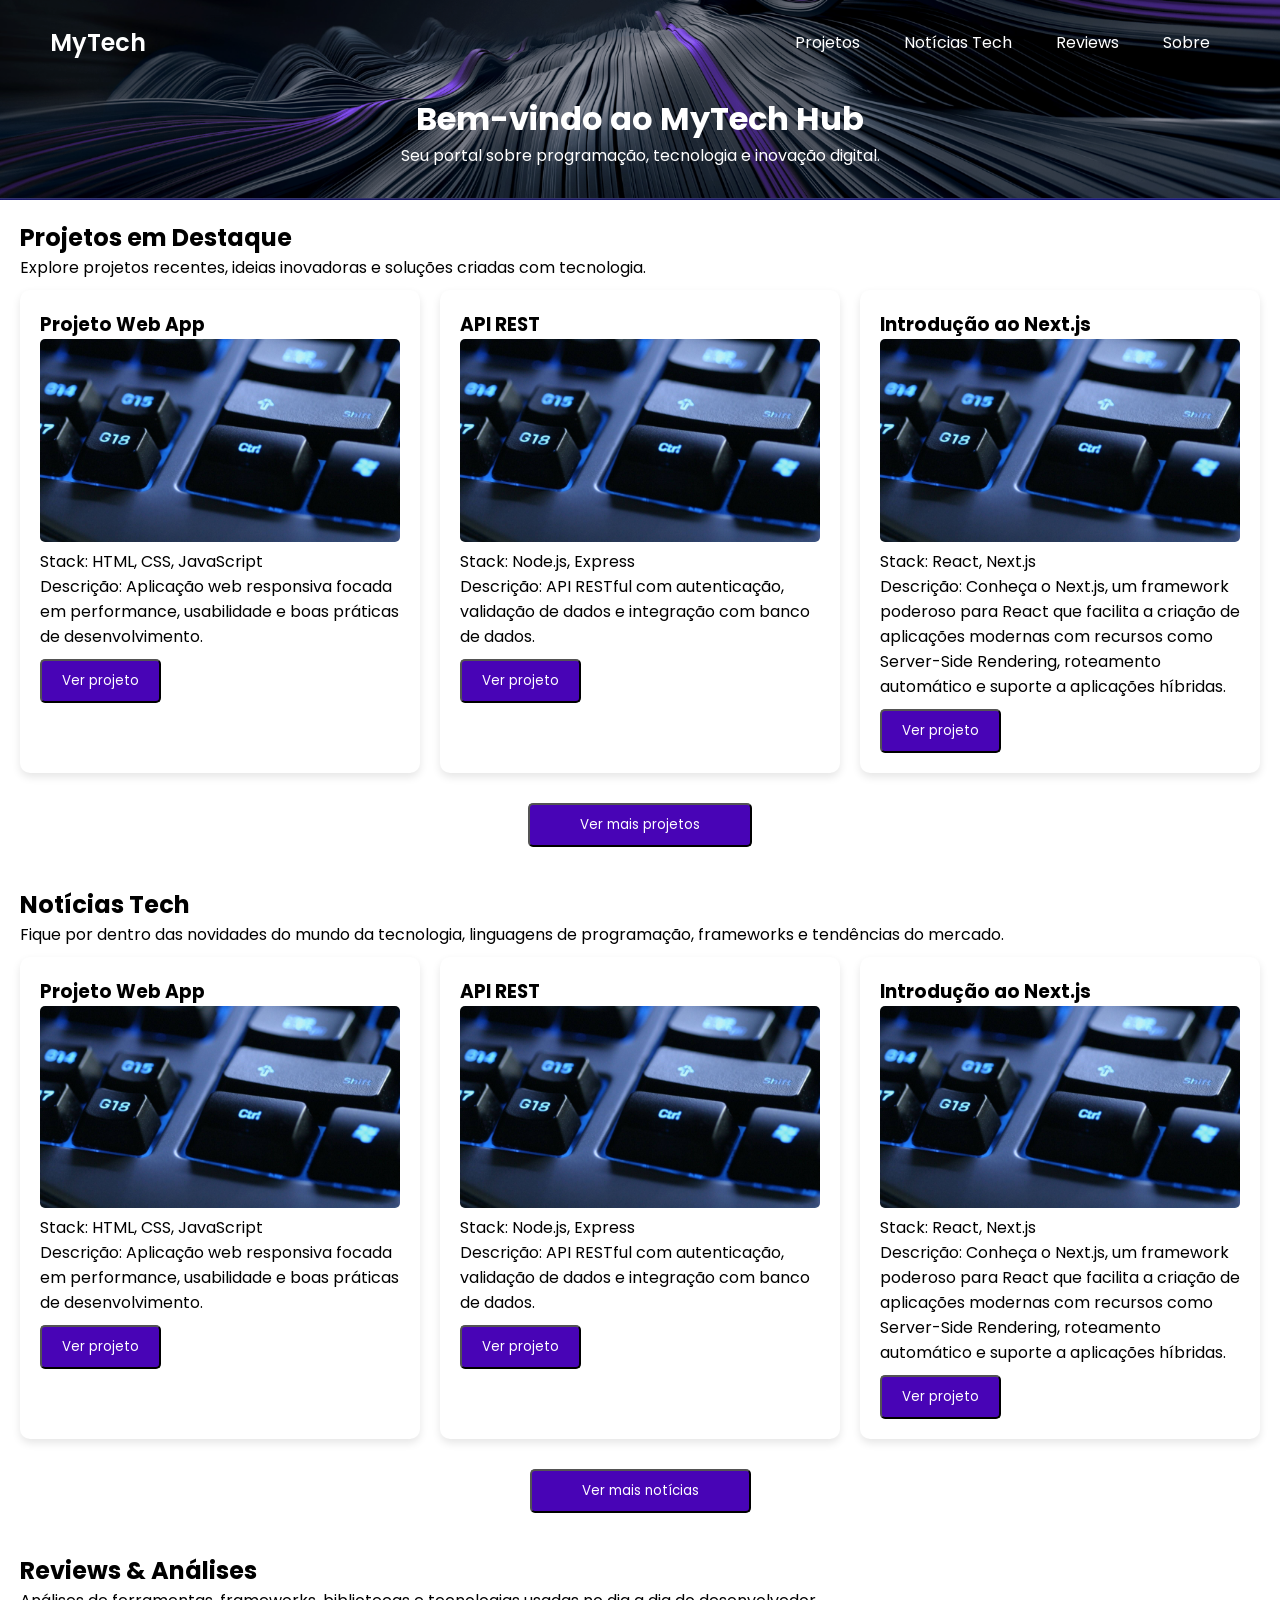
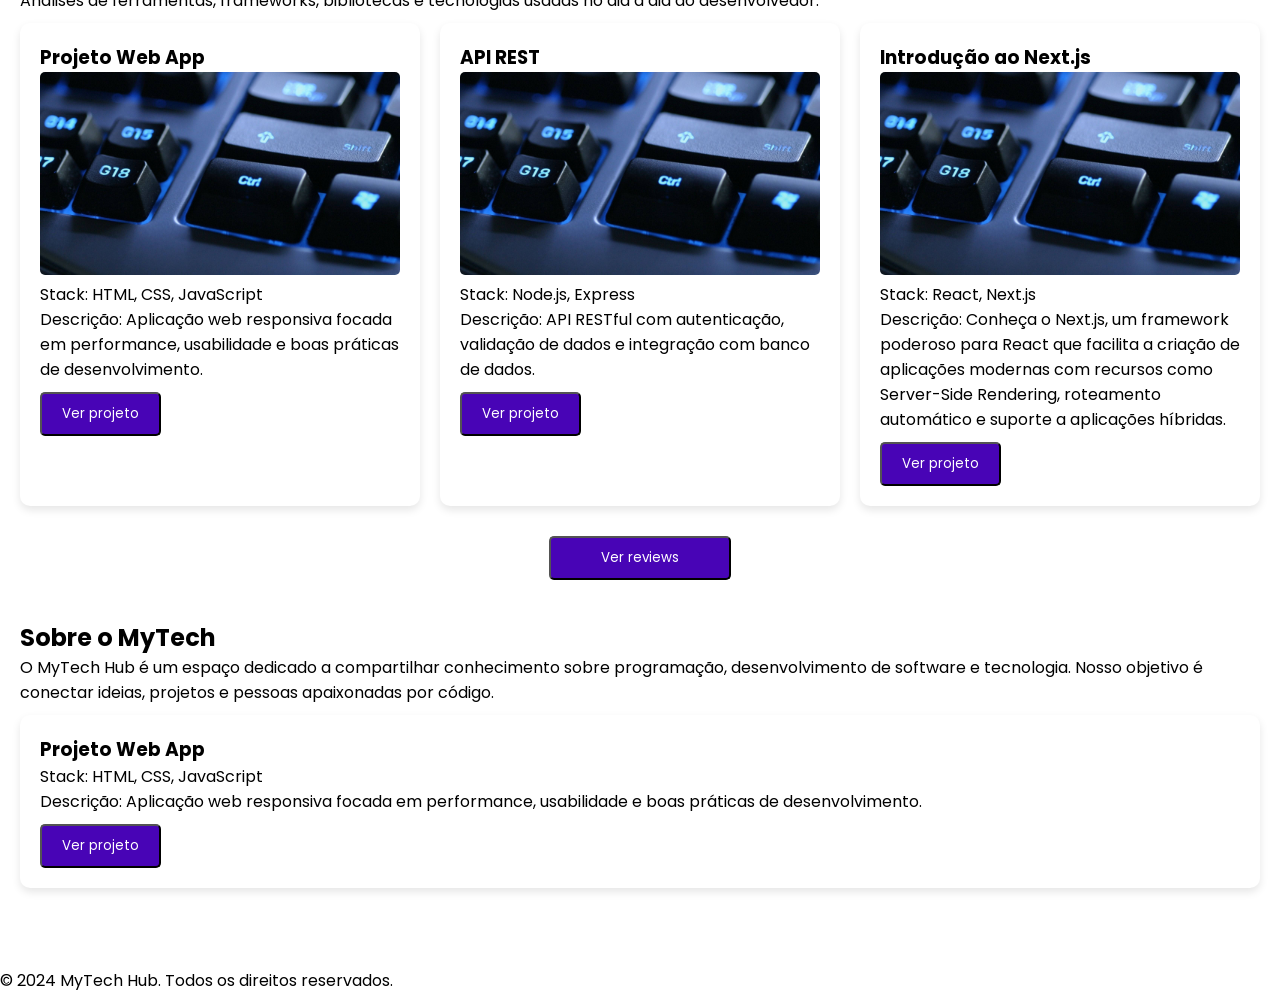
==== index.html @ e88a6198 "Alterações na página inicial, Criação de layout" ====
<!doctype html>
<html lang="pt-br">
  <head>
    <meta charset="UTF-8" />
    <meta name="viewport" content="width=device-width, initial-scale=1.0" />
    <title>MyTech Hub</title>
    <link rel="stylesheet" href="style.css" />
  </head>
  <body>
    <header>
      <div class="cabecalho">
        <a id="logo" href="logo">MyTech</a>

        <nav class="menu">
          <ul>
            <li><a href="#lancamentos">Projetos</a></li>
            <li><a href="#noticias">Notícias Tech</a></li>
            <li><a href="#criticas">Reviews</a></li>
            <li><a href="#sobre">Sobre</a></li>
          </ul>
        </nav>
      </div>

      <div class="banner">
        <h1>Bem-vindo ao MyTech Hub</h1>
        <p>Seu portal sobre programação, tecnologia e inovação digital.</p>
      </div>
    </header>

    <main>
      <section id="lancamentos">
        <h2>Projetos em Destaque</h2>
        <p>
          Explore projetos recentes, ideias inovadoras e soluções criadas com
          tecnologia.
        </p>

        <div class="cards-container">
          <div class="card">
            <h3>Projeto Web App</h3>
            <img src="img/card.png" alt="">
            <p>Stack: HTML, CSS, JavaScript</p>
            <p>
              Descrição: Aplicação web responsiva focada em performance,
              usabilidade e boas práticas de desenvolvimento.
            </p>
            <button class="btn-card">Ver projeto</button>
          </div>

          <div class="card">
            <h3>API REST</h3>
            <img src="img/card.png" alt="">
            <p>Stack: Node.js, Express</p>
            <p>
              Descrição: API RESTful com autenticação, validação de dados e
              integração com banco de dados.
            </p>
            <button class="btn-card">Ver projeto</button>
          </div>

          <div class="card">
            <h3>Introdução ao Next.js</h3>
            <img src="img/card.png" alt="">
            <p>Stack: React, Next.js</p>
            <p>
              Descrição: Conheça o Next.js, um framework poderoso para React que facilita a criação de aplicações modernas com recursos como Server-Side Rendering, roteamento automático e suporte a aplicações híbridas.
            </p>
            <button class="btn-card">Ver projeto</button>
          </div>
        </div>

        <button class="btn-section">Ver mais projetos</button>
      </section>

      <section id="noticias">
        <h2>Notícias Tech</h2>
        <p>
          Fique por dentro das novidades do mundo da tecnologia, linguagens de
          programação, frameworks e tendências do mercado.
        </p>
        <div class="cards-container">
          <div class="card">
            <h3>Projeto Web App</h3>
            <img src="img/card.png" alt="">
            <p>Stack: HTML, CSS, JavaScript</p>
            <p>
              Descrição: Aplicação web responsiva focada em performance,
              usabilidade e boas práticas de desenvolvimento.
            </p>
            <button class="btn-card">Ver projeto</button>
          </div>

          <div class="card">
            <h3>API REST</h3>
            <img src="img/card.png" alt="">
            <p>Stack: Node.js, Express</p>
            <p>
              Descrição: API RESTful com autenticação, validação de dados e
              integração com banco de dados.
            </p>
            <button class="btn-card">Ver projeto</button>
          </div>

          <div class="card">
            <h3>Introdução ao Next.js</h3>
            <img src="img/card.png" alt="">
            <p>Stack: React, Next.js</p>
            <p>
              Descrição: Conheça o Next.js, um framework poderoso para React que facilita a criação de aplicações modernas com recursos como Server-Side Rendering, roteamento automático e suporte a aplicações híbridas.
            </p>
            <button class="btn-card">Ver projeto</button>
          </div>
        </div>
        <button class="btn-section">Ver mais notícias</button>
      </section>

      <section id="criticas">
        <h2>Reviews & Análises</h2>
        <p>
          Análises de ferramentas, frameworks, bibliotecas e tecnologias usadas
          no dia a dia do desenvolvedor.
        </p>
        <div class="cards-container">
          <div class="card">
            <h3>Projeto Web App</h3>
            <img src="img/card.png" alt="">
            <p>Stack: HTML, CSS, JavaScript</p>
            <p>
              Descrição: Aplicação web responsiva focada em performance,
              usabilidade e boas práticas de desenvolvimento.
            </p>
            <button class="btn-card">Ver projeto</button>
          </div>

          <div class="card">
            <h3>API REST</h3>
            <img src="img/card.png" alt="">
            <p>Stack: Node.js, Express</p>
            <p>
              Descrição: API RESTful com autenticação, validação de dados e
              integração com banco de dados.
            </p>
            <button class="btn-card">Ver projeto</button>
          </div>

          <div class="card">
            <h3>Introdução ao Next.js</h3>
            <img src="img/card.png" alt="">
            <p>Stack: React, Next.js</p>
            <p>
              Descrição: Conheça o Next.js, um framework poderoso para React que facilita a criação de aplicações modernas com recursos como Server-Side Rendering, roteamento automático e suporte a aplicações híbridas.
            </p>
            <button class="btn-card">Ver projeto</button>
          </div>
        </div>
        <button class="btn-section">Ver reviews</button>
      </section>

      <section id="sobre">
        <h2>Sobre o MyTech</h2>
        <p>
          O MyTech Hub é um espaço dedicado a compartilhar conhecimento sobre
          programação, desenvolvimento de software e tecnologia. Nosso objetivo
          é conectar ideias, projetos e pessoas apaixonadas por código.
        </p>
        <div class="cards-container">
          <div class="card">
            <h3>Projeto Web App</h3>
            <p>Stack: HTML, CSS, JavaScript</p>
            <p>
              Descrição: Aplicação web responsiva focada em performance,
              usabilidade e boas práticas de desenvolvimento.
            </p>
            <button class="btn-card">Ver projeto</button>
          </div>
        </div>
      </section>
    </main>

    <footer>
      <p>&copy; 2024 MyTech Hub. Todos os direitos reservados.</p>
    </footer>
  </body>
</html>
---- style.css ----
@import url('https://fonts.googleapis.com/css2?family=Poppins:ital,wght@0,100;0,200;0,300;0,400;0,500;0,600;0,700;0,800;0,900;1,100;1,200;1,300;1,400;1,500;1,600;1,700;1,800;1,900&display=swap');

/* Configurações iniciais */
*{
    margin: 0;
    padding: 0;
    box-sizing: border-box;
    font-family: 'Poppins', sans-serif;
}

:root{
    --primary-color: #1e1e1e;
    --secondary-color: #fff;
    --accent-color: #4804b6;
}

/* Header */

header {
    position: fixed;
    top: 0;
    left: 0;
    width: 100%;
    background:
        url('img/banner.png');
    background-size: cover;
    background-position: bottom;
    z-index: 1000;
    height: 200px;
}

header li{
    list-style: none;
    display: inline-flex;
}

#logo{
    color: var(--secondary-color);
    text-decoration: none;
    font-size: 24px;
    font-weight: 600;
}

li a{
    color: var(--secondary-color);
    text-decoration: none;
    padding: 10px 20px;
    transition: background-color 0.3s ease;
}
li a:hover{
    background-color: var(--accent-color);
    color: var(--secondary-color);
    border-radius: 5px;
}

.cabecalho{
    display: flex;
    justify-content: space-between;
    align-items: center;
    padding: 20px 50px;
}

.banner{
    text-align: center;
    color: var(--secondary-color);
    margin-top: 10px;
}

/* Main */
main{
    margin-top: 200px;
    padding: 20px;
}

#lancamentos, #noticias, #criticas, #sobre{
    margin-bottom: 40px;
}

.cards-container{
    display: grid;
    grid-template-columns: repeat(auto-fit, minmax(250px, 1fr));
    gap: 20px;
    margin-top: 10px;
}

.card{
    background-color: var(--secondary-color);
    padding: 20px;
    border-radius: 10px;
    box-shadow: 0 4px 8px rgba(0, 0, 0, 0.1);
    margin-bottom: 20px;
}

.card img{
    width: 100%;
    height: auto;
    border-radius: 5px;
}

.btn-card{
    display: inline-block;
    padding: 10px 20px;
    background-color: var(--accent-color);
    color: var(--secondary-color);
    text-decoration: none;
    border-radius: 5px;
    margin-top: 10px;
}

.btn-card:hover{
    background-color: #005acf;
}

.btn-section {
    display: block;
    margin: 10px auto;
    padding: 10px 50px;
    background-color: var(--accent-color);
    color: var(--secondary-color);
    text-decoration: none;
    border-radius: 5px;
    transition: background-color 0.3s ease;
}

.btn-section:hover{
    background-color: #005acf;
}
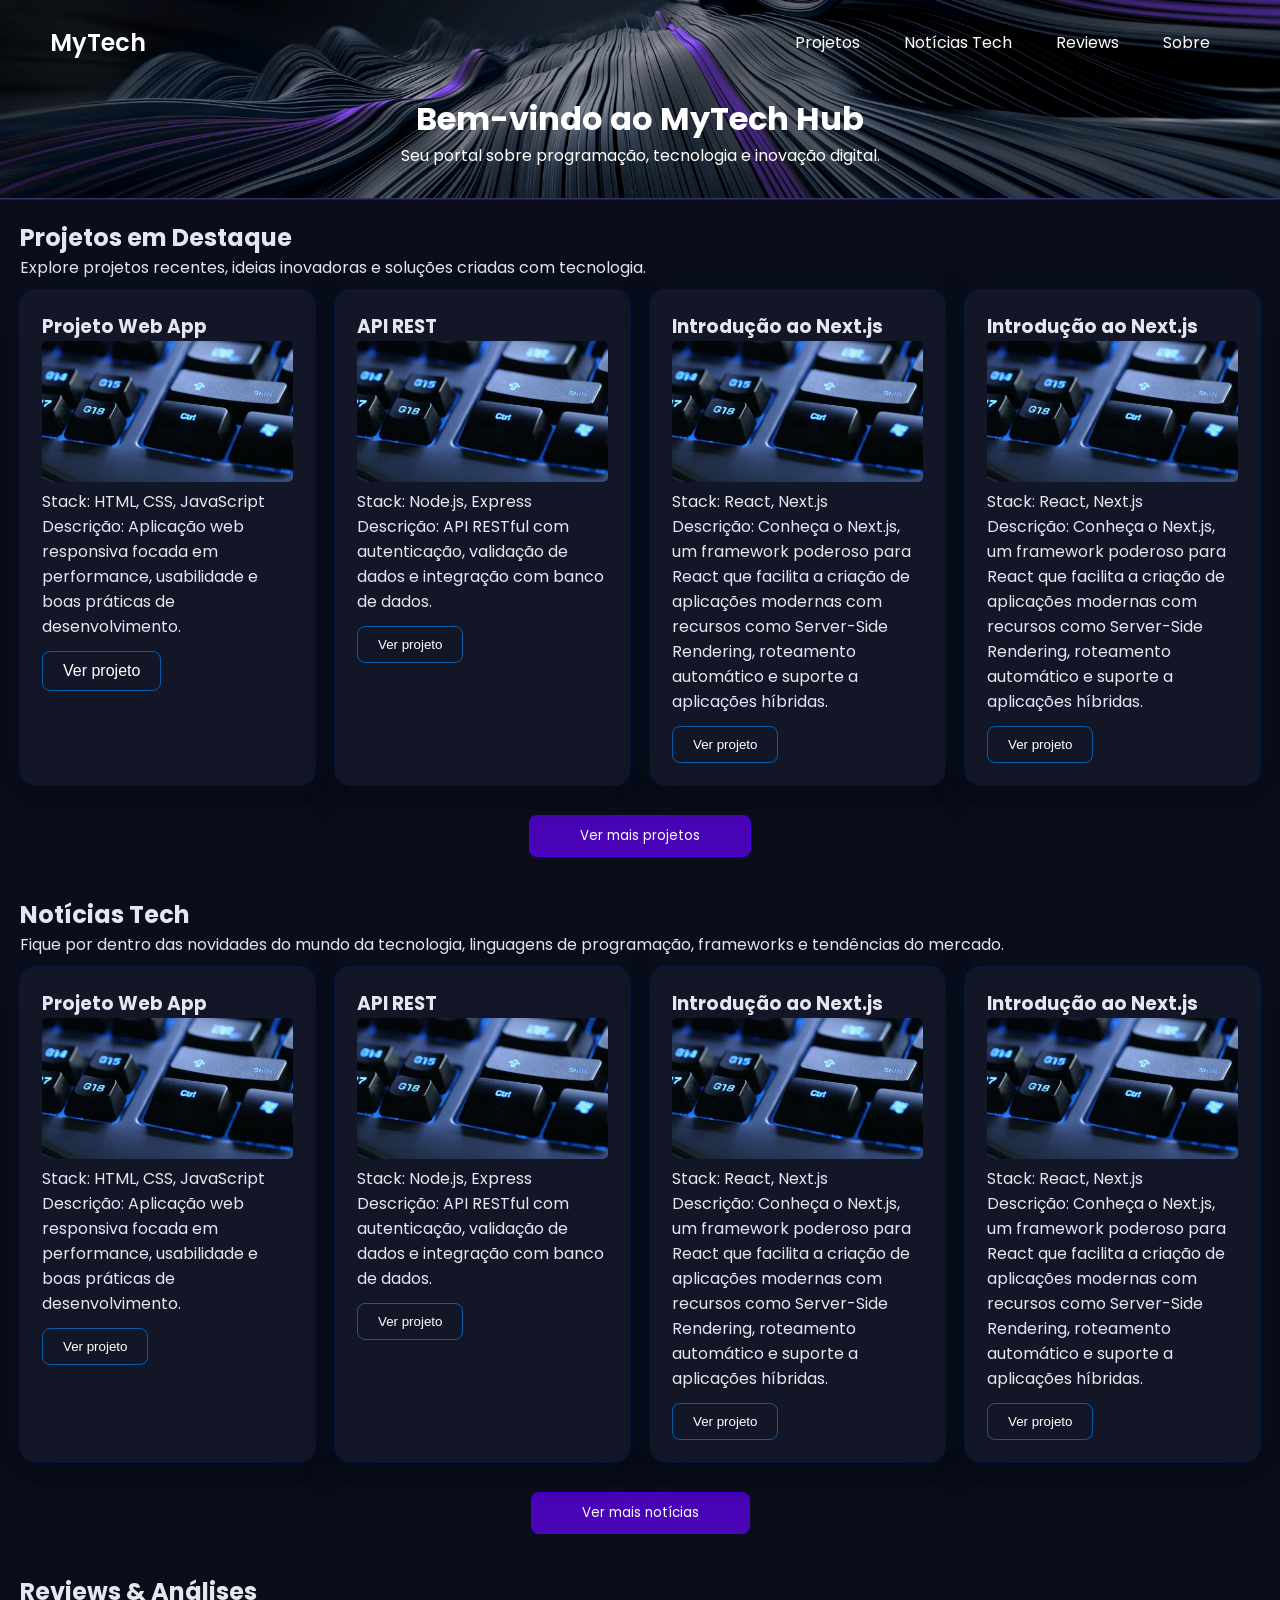
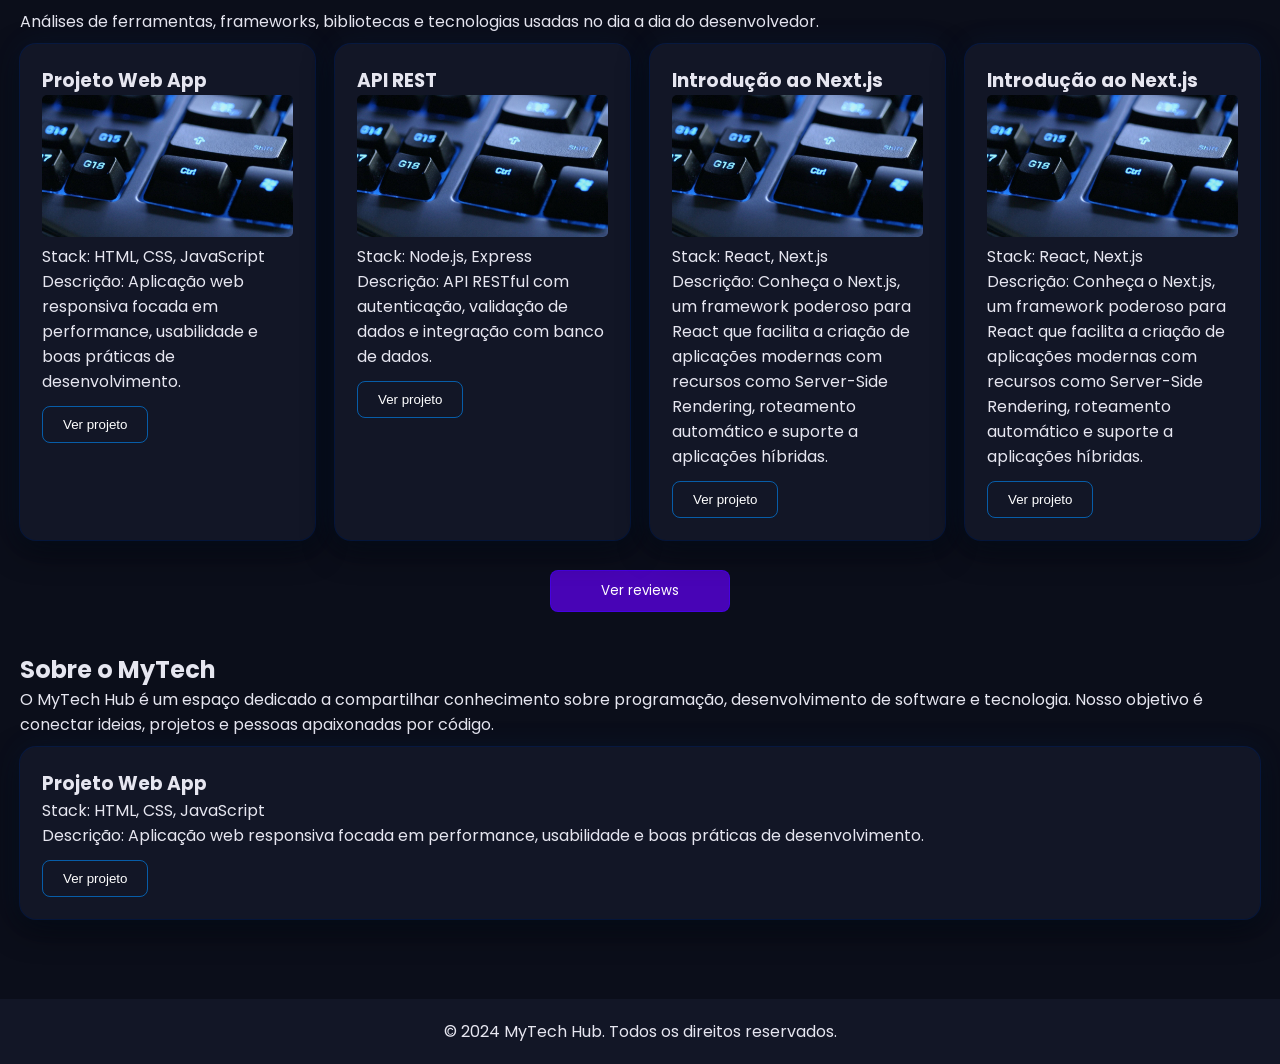
==== commit 4b9a886b: "add pagina de projeto, e pequenos ajustes no header" ====
--- a/index.html
+++ b/index.html
@@ -1,15 +1,15 @@
 <!doctype html>
 <html lang="pt-br">
   <head>
-    <meta charset="UTF-8" />
-    <meta name="viewport" content="width=device-width, initial-scale=1.0" />
+    <meta charset="UTF-8" >
+    <meta name="viewport" content="width=device-width, initial-scale=1.0" >
     <title>MyTech Hub</title>
-    <link rel="stylesheet" href="style.css" />
+    <link rel="stylesheet" href="style.css" >
   </head>
   <body>
     <header>
       <div class="cabecalho">
-        <a id="logo" href="logo">MyTech</a>
+        <a id="logo" href="index.html">MyTech</a>
 
         <nav class="menu">
           <ul>
@@ -44,7 +44,7 @@
               Descrição: Aplicação web responsiva focada em performance,
               usabilidade e boas práticas de desenvolvimento.
             </p>
-            <button class="btn-card">Ver projeto</button>
+            <a class="btn-card" href="pages/projeto.html">Ver projeto</a>
           </div>
 
           <div class="card">
@@ -67,6 +67,15 @@
             </p>
             <button class="btn-card">Ver projeto</button>
           </div>
+          <div class="card">
+            <h3>Introdução ao Next.js</h3>
+            <img src="img/card.png" alt="">
+            <p>Stack: React, Next.js</p>
+            <p>
+              Descrição: Conheça o Next.js, um framework poderoso para React que facilita a criação de aplicações modernas com recursos como Server-Side Rendering, roteamento automático e suporte a aplicações híbridas.
+            </p>
+            <button class="btn-card">Ver projeto</button>
+          </div>
         </div>
 
         <button class="btn-section">Ver mais projetos</button>
@@ -100,7 +109,16 @@
             </p>
             <button class="btn-card">Ver projeto</button>
           </div>
-
+          
+          <div class="card">
+            <h3>Introdução ao Next.js</h3>
+            <img src="img/card.png" alt="">
+            <p>Stack: React, Next.js</p>
+            <p>
+              Descrição: Conheça o Next.js, um framework poderoso para React que facilita a criação de aplicações modernas com recursos como Server-Side Rendering, roteamento automático e suporte a aplicações híbridas.
+            </p>
+            <button class="btn-card">Ver projeto</button>
+          </div>
           <div class="card">
             <h3>Introdução ao Next.js</h3>
             <img src="img/card.png" alt="">
@@ -143,6 +161,15 @@
             <button class="btn-card">Ver projeto</button>
           </div>
 
+          <div class="card">
+            <h3>Introdução ao Next.js</h3>
+            <img src="img/card.png" alt="">
+            <p>Stack: React, Next.js</p>
+            <p>
+              Descrição: Conheça o Next.js, um framework poderoso para React que facilita a criação de aplicações modernas com recursos como Server-Side Rendering, roteamento automático e suporte a aplicações híbridas.
+            </p>
+            <button class="btn-card">Ver projeto</button>
+          </div>
           <div class="card">
             <h3>Introdução ao Next.js</h3>
             <img src="img/card.png" alt="">
--- a/style.css
+++ b/style.css
@@ -14,6 +14,10 @@
     --accent-color: #4804b6;
 }
 
+body {
+    background-color: #0b0e1a;
+    color: #e6e6f0;
+}
 /* Header */
 
 header {
@@ -74,6 +78,7 @@
 
 #lancamentos, #noticias, #criticas, #sobre{
     margin-bottom: 40px;
+    scroll-margin-top: 220px;
 }
 
 .cards-container{
@@ -83,11 +88,14 @@
     margin-top: 10px;
 }
 
-.card{
-    background-color: var(--secondary-color);
-    padding: 20px;
-    border-radius: 10px;
-    box-shadow: 0 4px 8px rgba(0, 0, 0, 0.1);
+.card {
+    background-color: #121626;
+    padding: 22px;
+    border-radius: 16px;
+    box-shadow:
+        0 0 0 1px rgba(0, 81, 255, 0.15),
+        0 0 30px rgba(0, 132, 255, 0.08),
+        0 10px 30px rgba(0, 0, 0, 0.6);
     margin-bottom: 20px;
 }
 
@@ -97,18 +105,32 @@
     border-radius: 5px;
 }
 
-.btn-card{
+.card:hover {
+    transform: translateY(-4px);
+    box-shadow:
+        0 0 0 1px rgba(55, 0, 255, 0.3),
+        0 0 40px rgba(68, 0, 255, 0.15),
+        0 20px 40px rgba(0, 0, 0, 0.6);
+    transition: all 0.3s ease;
+}
+
+.btn-card {
     display: inline-block;
     padding: 10px 20px;
-    background-color: var(--accent-color);
-    color: var(--secondary-color);
-    text-decoration: none;
-    border-radius: 5px;
-    margin-top: 10px;
-}
-
-.btn-card:hover{
-    background-color: #005acf;
+    background: transparent;
+    color: #fff;
+    text-decoration: none;
+    border-radius: 8px;
+    margin-top: 12px;
+    border: 1px solid rgba(0, 140, 255, 0.6);
+    font-weight: 500;
+    transition: all 0.3s ease;
+}
+
+.btn-card:hover {
+    background-color: rgba(55, 0, 255, 0.12);
+    box-shadow: 0 0 20px rgba(76, 0, 255, 0.35);
+    cursor: pointer;
 }
 
 .btn-section {
@@ -118,10 +140,77 @@
     background-color: var(--accent-color);
     color: var(--secondary-color);
     text-decoration: none;
-    border-radius: 5px;
+    border-radius: 8px;
+    border: 1px solid rgba(68, 0, 255, 0.6);
     transition: background-color 0.3s ease;
 }
 
 .btn-section:hover{
-    background-color: #005acf;
+    background-color: #0e00cf;
+    cursor: pointer;
+}
+
+footer{
+    text-align: center;
+    padding: 20px;
+    background-color: #121626;
+    color: #e6e6f0;
+}
+
+/* Página interna de projeto */
+
+.header-interno {
+    position: fixed;
+    top: 0;
+    width: 100%;
+    height: 100px;
+    z-index: 1000;
+        background:
+        url('img/banner.png');
+    background-size: cover;
+    background-position: bottom;
+}
+
+.projeto-container {
+    margin-top: 120px;
+    padding: 40px 20px;
+    max-width: 900px;
+    margin-left: auto;
+    margin-right: auto;
+}
+
+.projeto-header h1 {
+    font-size: 32px;
+    margin-bottom: 10px;
+}
+
+.stack {
+    color: #8a8aff;
+    font-weight: 500;
+}
+
+.projeto-imagem img {
+    width: 100%;
+    border-radius: 12px;
+    margin: 20px 0;
+    box-shadow: 0 10px 30px rgba(0,0,0,0.6);
+}
+
+.projeto-descricao,
+.projeto-detalhes {
+    margin-bottom: 30px;
+}
+
+.projeto-detalhes ul {
+    list-style: none;
+}
+
+.projeto-detalhes li {
+    margin-bottom: 8px;
+}
+
+.projeto-links {
+    display: flex;
+    gap: 20px;
+    flex-wrap: wrap;
 }
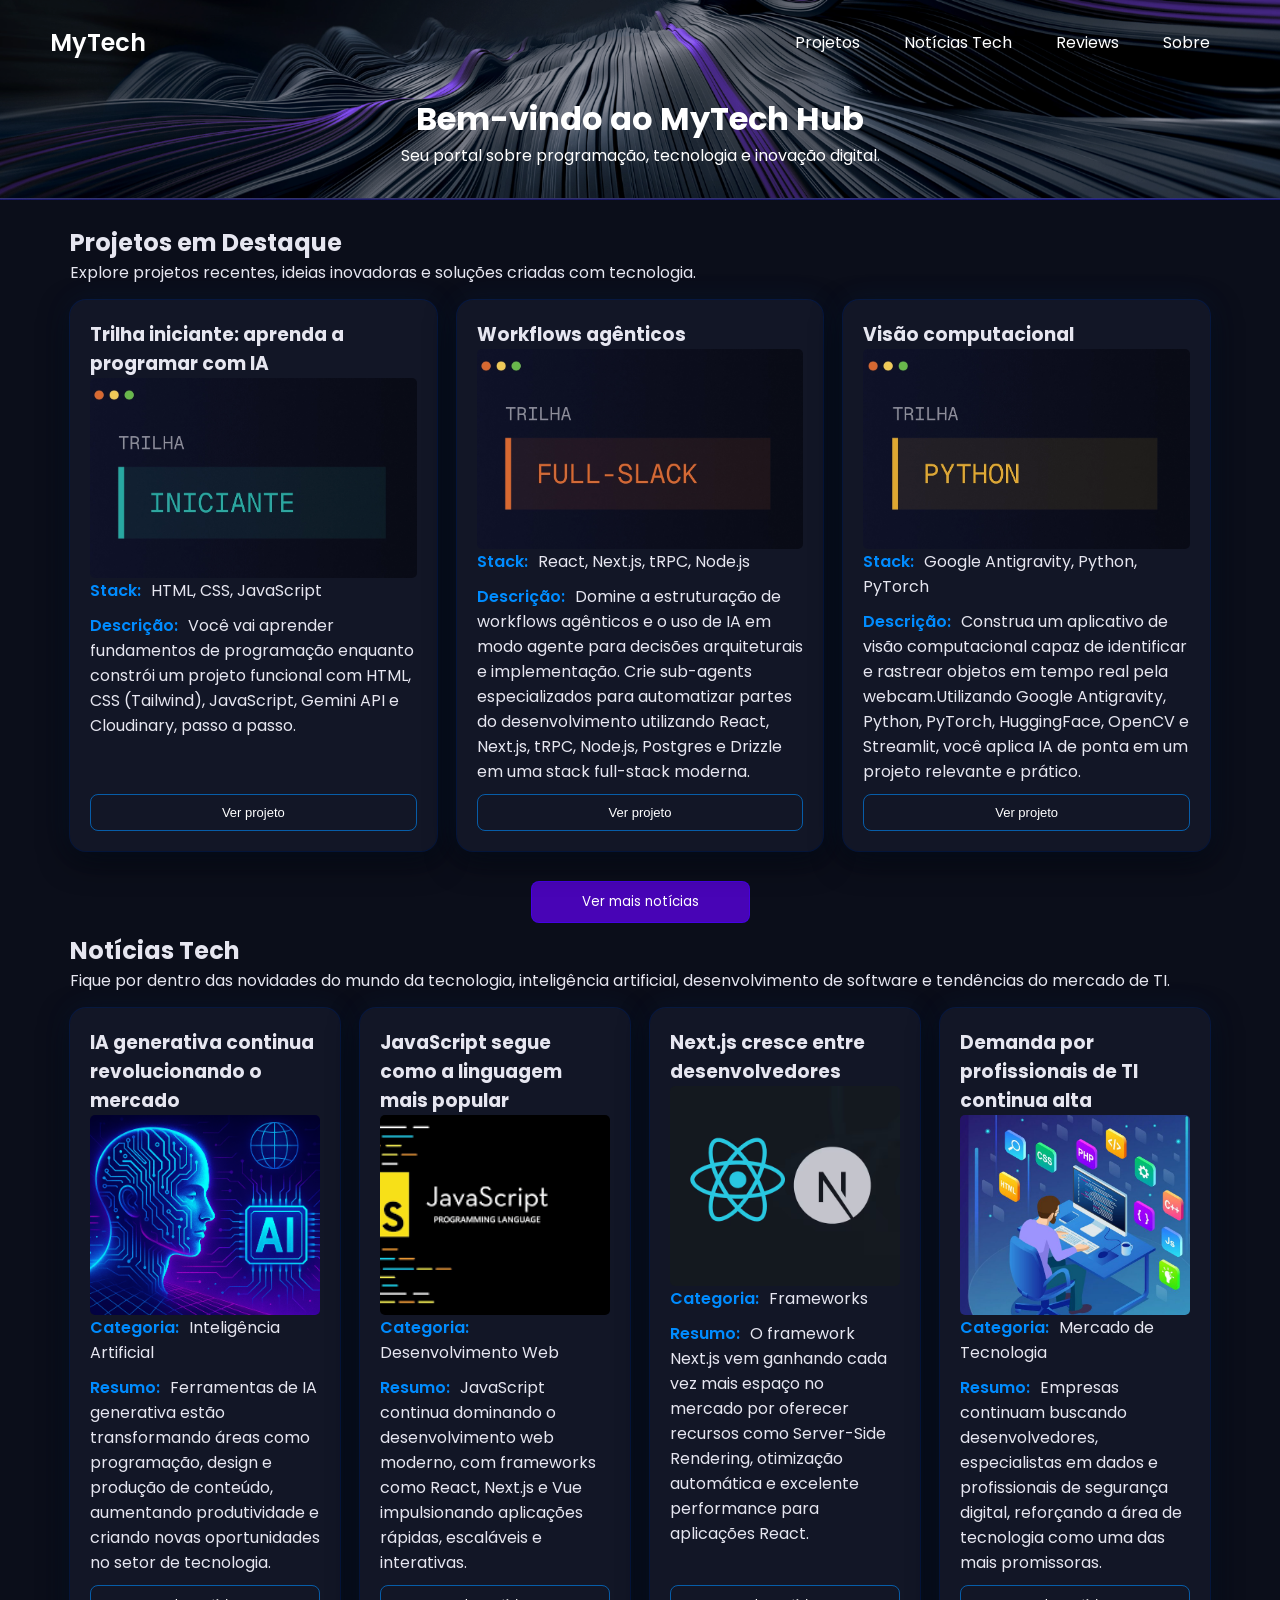
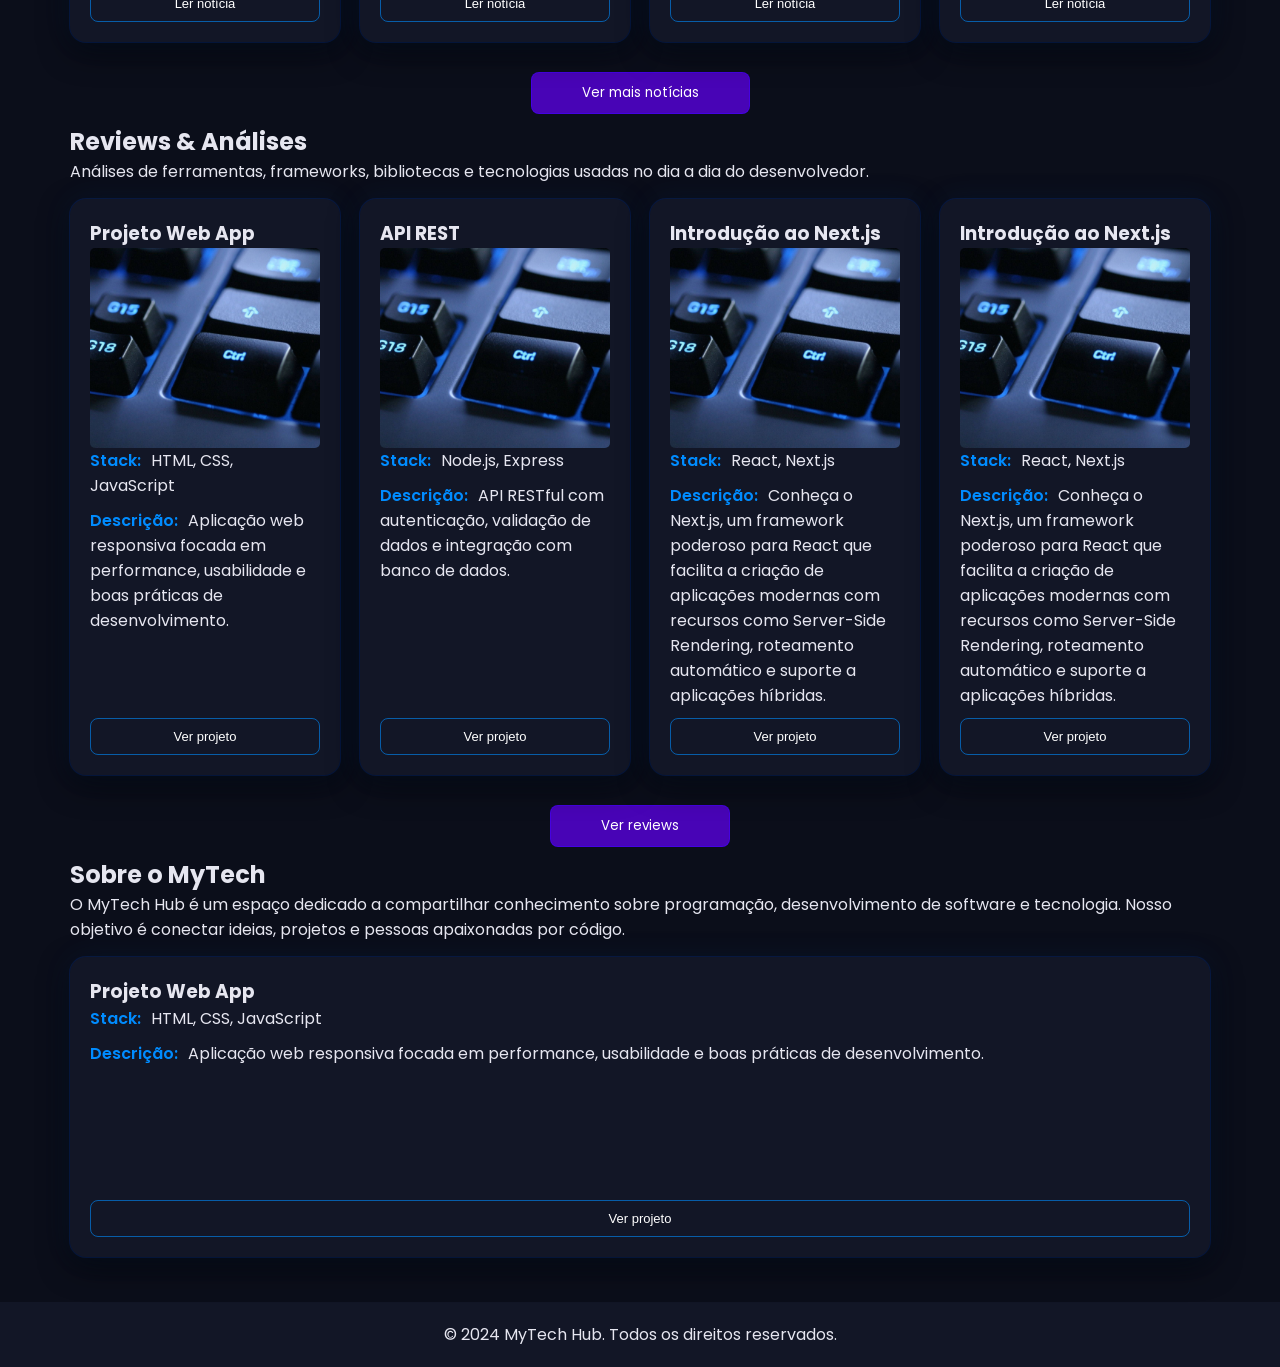
==== commit 57934722: "Ajustes nos card, e criação de paginas adicionais" ====
--- a/index.html
+++ b/index.html
@@ -1,211 +1,227 @@
 <!doctype html>
 <html lang="pt-br">
-  <head>
-    <meta charset="UTF-8" >
-    <meta name="viewport" content="width=device-width, initial-scale=1.0" >
-    <title>MyTech Hub</title>
-    <link rel="stylesheet" href="style.css" >
-  </head>
-  <body>
-    <header>
-      <div class="cabecalho">
-        <a id="logo" href="index.html">MyTech</a>
-
-        <nav class="menu">
-          <ul>
-            <li><a href="#lancamentos">Projetos</a></li>
-            <li><a href="#noticias">Notícias Tech</a></li>
-            <li><a href="#criticas">Reviews</a></li>
-            <li><a href="#sobre">Sobre</a></li>
-          </ul>
-        </nav>
-      </div>
-
-      <div class="banner">
-        <h1>Bem-vindo ao MyTech Hub</h1>
-        <p>Seu portal sobre programação, tecnologia e inovação digital.</p>
-      </div>
-    </header>
-
-    <main>
-      <section id="lancamentos">
-        <h2>Projetos em Destaque</h2>
-        <p>
-          Explore projetos recentes, ideias inovadoras e soluções criadas com
-          tecnologia.
-        </p>
-
-        <div class="cards-container">
-          <div class="card">
-            <h3>Projeto Web App</h3>
-            <img src="img/card.png" alt="">
-            <p>Stack: HTML, CSS, JavaScript</p>
-            <p>
-              Descrição: Aplicação web responsiva focada em performance,
-              usabilidade e boas práticas de desenvolvimento.
-            </p>
-            <a class="btn-card" href="pages/projeto.html">Ver projeto</a>
-          </div>
-
-          <div class="card">
-            <h3>API REST</h3>
-            <img src="img/card.png" alt="">
-            <p>Stack: Node.js, Express</p>
-            <p>
-              Descrição: API RESTful com autenticação, validação de dados e
-              integração com banco de dados.
-            </p>
-            <button class="btn-card">Ver projeto</button>
-          </div>
-
-          <div class="card">
-            <h3>Introdução ao Next.js</h3>
-            <img src="img/card.png" alt="">
-            <p>Stack: React, Next.js</p>
-            <p>
-              Descrição: Conheça o Next.js, um framework poderoso para React que facilita a criação de aplicações modernas com recursos como Server-Side Rendering, roteamento automático e suporte a aplicações híbridas.
-            </p>
-            <button class="btn-card">Ver projeto</button>
-          </div>
-          <div class="card">
-            <h3>Introdução ao Next.js</h3>
-            <img src="img/card.png" alt="">
-            <p>Stack: React, Next.js</p>
-            <p>
-              Descrição: Conheça o Next.js, um framework poderoso para React que facilita a criação de aplicações modernas com recursos como Server-Side Rendering, roteamento automático e suporte a aplicações híbridas.
-            </p>
-            <button class="btn-card">Ver projeto</button>
-          </div>
-        </div>
-
-        <button class="btn-section">Ver mais projetos</button>
-      </section>
-
-      <section id="noticias">
-        <h2>Notícias Tech</h2>
-        <p>
-          Fique por dentro das novidades do mundo da tecnologia, linguagens de
-          programação, frameworks e tendências do mercado.
-        </p>
-        <div class="cards-container">
-          <div class="card">
-            <h3>Projeto Web App</h3>
-            <img src="img/card.png" alt="">
-            <p>Stack: HTML, CSS, JavaScript</p>
-            <p>
-              Descrição: Aplicação web responsiva focada em performance,
-              usabilidade e boas práticas de desenvolvimento.
-            </p>
-            <button class="btn-card">Ver projeto</button>
-          </div>
-
-          <div class="card">
-            <h3>API REST</h3>
-            <img src="img/card.png" alt="">
-            <p>Stack: Node.js, Express</p>
-            <p>
-              Descrição: API RESTful com autenticação, validação de dados e
-              integração com banco de dados.
-            </p>
-            <button class="btn-card">Ver projeto</button>
-          </div>
-          
-          <div class="card">
-            <h3>Introdução ao Next.js</h3>
-            <img src="img/card.png" alt="">
-            <p>Stack: React, Next.js</p>
-            <p>
-              Descrição: Conheça o Next.js, um framework poderoso para React que facilita a criação de aplicações modernas com recursos como Server-Side Rendering, roteamento automático e suporte a aplicações híbridas.
-            </p>
-            <button class="btn-card">Ver projeto</button>
-          </div>
-          <div class="card">
-            <h3>Introdução ao Next.js</h3>
-            <img src="img/card.png" alt="">
-            <p>Stack: React, Next.js</p>
-            <p>
-              Descrição: Conheça o Next.js, um framework poderoso para React que facilita a criação de aplicações modernas com recursos como Server-Side Rendering, roteamento automático e suporte a aplicações híbridas.
-            </p>
-            <button class="btn-card">Ver projeto</button>
-          </div>
-        </div>
-        <button class="btn-section">Ver mais notícias</button>
-      </section>
-
-      <section id="criticas">
-        <h2>Reviews & Análises</h2>
-        <p>
-          Análises de ferramentas, frameworks, bibliotecas e tecnologias usadas
-          no dia a dia do desenvolvedor.
-        </p>
-        <div class="cards-container">
-          <div class="card">
-            <h3>Projeto Web App</h3>
-            <img src="img/card.png" alt="">
-            <p>Stack: HTML, CSS, JavaScript</p>
-            <p>
-              Descrição: Aplicação web responsiva focada em performance,
-              usabilidade e boas práticas de desenvolvimento.
-            </p>
-            <button class="btn-card">Ver projeto</button>
-          </div>
-
-          <div class="card">
-            <h3>API REST</h3>
-            <img src="img/card.png" alt="">
-            <p>Stack: Node.js, Express</p>
-            <p>
-              Descrição: API RESTful com autenticação, validação de dados e
-              integração com banco de dados.
-            </p>
-            <button class="btn-card">Ver projeto</button>
-          </div>
-
-          <div class="card">
-            <h3>Introdução ao Next.js</h3>
-            <img src="img/card.png" alt="">
-            <p>Stack: React, Next.js</p>
-            <p>
-              Descrição: Conheça o Next.js, um framework poderoso para React que facilita a criação de aplicações modernas com recursos como Server-Side Rendering, roteamento automático e suporte a aplicações híbridas.
-            </p>
-            <button class="btn-card">Ver projeto</button>
-          </div>
-          <div class="card">
-            <h3>Introdução ao Next.js</h3>
-            <img src="img/card.png" alt="">
-            <p>Stack: React, Next.js</p>
-            <p>
-              Descrição: Conheça o Next.js, um framework poderoso para React que facilita a criação de aplicações modernas com recursos como Server-Side Rendering, roteamento automático e suporte a aplicações híbridas.
-            </p>
-            <button class="btn-card">Ver projeto</button>
-          </div>
-        </div>
-        <button class="btn-section">Ver reviews</button>
-      </section>
-
-      <section id="sobre">
-        <h2>Sobre o MyTech</h2>
-        <p>
-          O MyTech Hub é um espaço dedicado a compartilhar conhecimento sobre
-          programação, desenvolvimento de software e tecnologia. Nosso objetivo
-          é conectar ideias, projetos e pessoas apaixonadas por código.
-        </p>
-        <div class="cards-container">
-          <div class="card">
-            <h3>Projeto Web App</h3>
-            <p>Stack: HTML, CSS, JavaScript</p>
-            <p>
-              Descrição: Aplicação web responsiva focada em performance,
-              usabilidade e boas práticas de desenvolvimento.
-            </p>
-            <button class="btn-card">Ver projeto</button>
-          </div>
-        </div>
-      </section>
-    </main>
-
-    <footer>
-      <p>&copy; 2024 MyTech Hub. Todos os direitos reservados.</p>
-    </footer>
-  </body>
+
+<head>
+  <meta charset="UTF-8">
+  <meta name="viewport" content="width=device-width, initial-scale=1.0">
+  <title>MyTech Hub</title>
+  <link rel="stylesheet" href="style.css">
+</head>
+
+<body>
+  <header>
+    <div class="cabecalho">
+      <a id="logo" href="index.html">MyTech</a>
+
+      <nav class="menu">
+        <ul>
+          <li><a href="#destaques">Projetos</a></li>
+          <li><a href="#noticias">Notícias Tech</a></li>
+          <li><a href="#reviews">Reviews</a></li>
+          <li><a href="#sobre">Sobre</a></li>
+        </ul>
+      </nav>
+    </div>
+
+    <div class="banner">
+      <h1>Bem-vindo ao MyTech Hub</h1>
+      <p>Seu portal sobre programação, tecnologia e inovação digital.</p>
+    </div>
+  </header>
+
+  <main>
+    <section id="destaques">
+      <h2>Projetos em Destaque</h2>
+      <p>
+        Explore projetos recentes, ideias inovadoras e soluções criadas com
+        tecnologia.
+      </p>
+
+      <div class="cards-container">
+        <div class="card">
+          <h3>Trilha iniciante: aprenda a programar com IA</h3>
+          <img src="img/trilha-iniciante.png" alt="">
+          <p> <span>Stack:</span> HTML, CSS, JavaScript</p>
+          <p>
+            <span>Descrição: </span> Você vai aprender fundamentos de programação enquanto constrói um projeto funcional
+            com HTML, CSS
+            (Tailwind), JavaScript, Gemini API e Cloudinary, passo a passo.
+          </p>
+          <a class="btn-card" href="pages/destaque-iniciante.html">Ver projeto</a>
+        </div>
+
+        <div class="card">
+          <h3>Workflows agênticos</h3>
+          <img src="img/trilha-fullstack.png" alt="">
+          <p><span>Stack:</span> React, Next.js, tRPC, Node.js</p>
+          <p>
+            <span>Descrição: </span> Domine a estruturação de workflows agênticos e o uso de IA em modo agente para
+            decisões
+            arquiteturais e implementação. Crie sub-agents especializados para automatizar partes do desenvolvimento
+            utilizando React, Next.js, tRPC, Node.js, Postgres e Drizzle em uma stack full-stack moderna.
+          </p>
+          <a class="btn-card" href="pages/destaque-fullstack.html">Ver projeto</a>
+        </div>
+
+        <div class="card">
+          <h3>Visão computacional</h3>
+          <img src="img/trilha-python.png" alt="">
+          <p><span>Stack:</span> Google Antigravity, Python, PyTorch</p>
+          <p>
+            <span>Descrição: </span> Construa um aplicativo de visão computacional capaz de identificar e rastrear
+            objetos em tempo
+            real pela webcam.Utilizando Google Antigravity, Python, PyTorch, HuggingFace, OpenCV e Streamlit, você
+            aplica IA de ponta em um projeto relevante e prático.
+          </p>
+          <a class="btn-card" href="pages/destaque-python.html">Ver projeto</a>
+        </div>
+      </div>
+      </div>
+
+      <button class="btn-section">Ver mais notícias</button>
+    </section>
+
+    <section id="noticias">
+      <h2>Notícias Tech</h2>
+      <p>
+        Fique por dentro das novidades do mundo da tecnologia, inteligência artificial,
+        desenvolvimento de software e tendências do mercado de TI.
+      </p>
+
+      <div class="cards-container">
+
+        <div class="card">
+          <h3>IA generativa continua revolucionando o mercado</h3>
+          <img src="img/card-ia.png" alt="">
+          <p><span>Categoria:</span> Inteligência Artificial</p>
+          <p>
+            <span>Resumo:</span> Ferramentas de IA generativa estão transformando
+            áreas como programação, design e produção de conteúdo, aumentando
+            produtividade e criando novas oportunidades no setor de tecnologia.
+          </p>
+          <a class="btn-card" href="#">Ler notícia</a>
+        </div>
+
+        <div class="card">
+          <h3>JavaScript segue como a linguagem mais popular</h3>
+          <img src="img/card-javascript.png" alt="">
+          <p><span>Categoria:</span> Desenvolvimento Web</p>
+          <p>
+            <span>Resumo:</span> JavaScript continua dominando o desenvolvimento
+            web moderno, com frameworks como React, Next.js e Vue impulsionando
+            aplicações rápidas, escaláveis e interativas.
+          </p>
+          <a class="btn-card" href="#">Ler notícia</a>
+        </div>
+
+        <div class="card">
+          <h3>Next.js cresce entre desenvolvedores</h3>
+          <img src="img/card-next.png" alt="">
+          <p><span>Categoria:</span> Frameworks</p>
+          <p>
+            <span>Resumo:</span> O framework Next.js vem ganhando cada vez mais
+            espaço no mercado por oferecer recursos como Server-Side Rendering,
+            otimização automática e excelente performance para aplicações React.
+          </p>
+          <a class="btn-card" href="#">Ler notícia</a>
+        </div>
+
+        <div class="card">
+          <h3>Demanda por profissionais de TI continua alta</h3>
+          <img src="img/card-ti.png" alt="">
+          <p><span>Categoria:</span> Mercado de Tecnologia</p>
+          <p>
+            <span>Resumo:</span> Empresas continuam buscando desenvolvedores,
+            especialistas em dados e profissionais de segurança digital,
+            reforçando a área de tecnologia como uma das mais promissoras.
+          </p>
+          <a class="btn-card" href="#">Ler notícia</a>
+        </div>
+
+      </div>
+
+      <button class="btn-section">Ver mais notícias</button>
+    </section>
+
+    <section id="reviews">
+      <h2>Reviews & Análises</h2>
+      <p>
+        Análises de ferramentas, frameworks, bibliotecas e tecnologias usadas
+        no dia a dia do desenvolvedor.
+      </p>
+      <div class="cards-container">
+        <div class="card">
+          <h3>Projeto Web App</h3>
+          <img src="img/card.png" alt="">
+          <p><span>Stack:</span> HTML, CSS, JavaScript</p>
+          <p>
+            <span>Descrição: </span> Aplicação web responsiva focada em performance,
+            usabilidade e boas práticas de desenvolvimento.
+          </p>
+          <a class="btn-card" href="pages/projeto.html">Ver projeto</a>
+        </div>
+
+        <div class="card">
+          <h3>API REST</h3>
+          <img src="img/card.png" alt="">
+          <p><span>Stack:</span> Node.js, Express</p>
+          <p>
+            <span>Descrição: </span> API RESTful com autenticação, validação de dados e
+            integração com banco de dados.
+          </p>
+          <a class="btn-card" href="pages/projeto.html">Ver projeto</a>
+        </div>
+
+        <div class="card">
+          <h3>Introdução ao Next.js</h3>
+          <img src="img/card.png" alt="">
+          <p><span>Stack:</span> React, Next.js</p>
+          <p>
+            <span>Descrição: </span> Conheça o Next.js, um framework poderoso para React que facilita a criação de
+            aplicações modernas
+            com recursos como Server-Side Rendering, roteamento automático e suporte a aplicações híbridas.
+          </p>
+          <a class="btn-card" href="pages/projeto.html">Ver projeto</a>
+        </div>
+        <div class="card">
+          <h3>Introdução ao Next.js</h3>
+          <img src="img/card.png" alt="">
+          <p><span>Stack:</span> React, Next.js</p>
+          <p>
+            <span>Descrição: </span> Conheça o Next.js, um framework poderoso para React que facilita a criação de
+            aplicações modernas
+            com recursos como Server-Side Rendering, roteamento automático e suporte a aplicações híbridas.
+          </p>
+          <a class="btn-card" href="pages/projeto.html">Ver projeto</a>
+        </div>
+      </div>
+      <button class="btn-section">Ver reviews</button>
+    </section>
+
+    <section id="sobre">
+      <h2>Sobre o MyTech</h2>
+      <p>
+        O MyTech Hub é um espaço dedicado a compartilhar conhecimento sobre
+        programação, desenvolvimento de software e tecnologia. Nosso objetivo
+        é conectar ideias, projetos e pessoas apaixonadas por código.
+      </p>
+      <div class="cards-container">
+        <div class="card">
+          <h3>Projeto Web App</h3>
+          <p><span>Stack:</span> HTML, CSS, JavaScript</p>
+          <p>
+            <span>Descrição: </span> Aplicação web responsiva focada em performance,
+            usabilidade e boas práticas de desenvolvimento.
+          </p>
+          <a class="btn-card" href="pages/projeto.html">Ver projeto</a>
+        </div>
+      </div>
+    </section>
+  </main>
+
+  <footer>
+    <p>&copy; 2024 MyTech Hub. Todos os direitos reservados.</p>
+  </footer>
+</body>
+
 </html>
--- a/style.css
+++ b/style.css
@@ -1,14 +1,14 @@
 @import url('https://fonts.googleapis.com/css2?family=Poppins:ital,wght@0,100;0,200;0,300;0,400;0,500;0,600;0,700;0,800;0,900;1,100;1,200;1,300;1,400;1,500;1,600;1,700;1,800;1,900&display=swap');
 
 /* Configurações iniciais */
-*{
+* {
     margin: 0;
     padding: 0;
     box-sizing: border-box;
     font-family: 'Poppins', sans-serif;
 }
 
-:root{
+:root {
     --primary-color: #1e1e1e;
     --secondary-color: #fff;
     --accent-color: #4804b6;
@@ -18,6 +18,7 @@
     background-color: #0b0e1a;
     color: #e6e6f0;
 }
+
 /* Header */
 
 header {
@@ -33,75 +34,84 @@
     height: 200px;
 }
 
-header li{
+header li {
     list-style: none;
     display: inline-flex;
 }
 
-#logo{
+#logo {
     color: var(--secondary-color);
     text-decoration: none;
     font-size: 24px;
     font-weight: 600;
 }
 
-li a{
+li a {
     color: var(--secondary-color);
     text-decoration: none;
     padding: 10px 20px;
     transition: background-color 0.3s ease;
 }
-li a:hover{
+
+li a:hover {
     background-color: var(--accent-color);
     color: var(--secondary-color);
     border-radius: 5px;
 }
 
-.cabecalho{
+.cabecalho {
     display: flex;
     justify-content: space-between;
     align-items: center;
     padding: 20px 50px;
 }
 
-.banner{
+.banner {
     text-align: center;
     color: var(--secondary-color);
     margin-top: 10px;
 }
 
 /* Main */
-main{
+main {
     margin-top: 200px;
     padding: 20px;
 }
 
-#lancamentos, #noticias, #criticas, #sobre{
-    margin-bottom: 40px;
+#destaques,
+#noticias,
+#reviews,
+#sobre {
     scroll-margin-top: 220px;
-}
-
-.cards-container{
+    margin: 5px 50px;
+}
+
+.cards-container {
     display: grid;
-    grid-template-columns: repeat(auto-fit, minmax(250px, 1fr));
+    grid-template-columns: repeat(auto-fit, minmax(200px, 1fr));
     gap: 20px;
-    margin-top: 10px;
+    margin-top: 15px;
 }
 
 .card {
     background-color: #121626;
-    padding: 22px;
+    padding: 20px;
     border-radius: 16px;
     box-shadow:
         0 0 0 1px rgba(0, 81, 255, 0.15),
         0 0 30px rgba(0, 132, 255, 0.08),
         0 10px 30px rgba(0, 0, 0, 0.6);
     margin-bottom: 20px;
-}
-
-.card img{
-    width: 100%;
-    height: auto;
+    min-height: 300px;
+
+    display: flex;
+    flex-direction: column;
+}
+
+.card img {
+    width: 100%;
+    height: 200px; /* altura fixa */
+    object-fit: cover; /* corta a imagem proporcionalmente */
     border-radius: 5px;
 }
 
@@ -114,14 +124,20 @@
     transition: all 0.3s ease;
 }
 
+.card p{
+    margin-bottom: 10px;
+}
+
 .btn-card {
     display: inline-block;
     padding: 10px 20px;
     background: transparent;
     color: #fff;
+    font-size: small;
+    text-align: center;
     text-decoration: none;
     border-radius: 8px;
-    margin-top: 12px;
+    margin-top: auto;
     border: 1px solid rgba(0, 140, 255, 0.6);
     font-weight: 500;
     transition: all 0.3s ease;
@@ -145,12 +161,18 @@
     transition: background-color 0.3s ease;
 }
 
-.btn-section:hover{
+.btn-section:hover {
     background-color: #0e00cf;
     cursor: pointer;
 }
 
-footer{
+span {
+    color: #008cff;
+    font-weight: 600;
+    margin-right: 6px;
+}
+
+footer {
     text-align: center;
     padding: 20px;
     background-color: #121626;
@@ -165,7 +187,7 @@
     width: 100%;
     height: 100px;
     z-index: 1000;
-        background:
+    background:
         url('img/banner.png');
     background-size: cover;
     background-position: bottom;
@@ -193,7 +215,12 @@
     width: 100%;
     border-radius: 12px;
     margin: 20px 0;
-    box-shadow: 0 10px 30px rgba(0,0,0,0.6);
+    box-shadow: 0 10px 30px rgba(0, 0, 0, 0.6);
+}
+
+.projeto-imagem img:hover {
+    background-color: rgba(55, 0, 255, 0.12);
+    box-shadow: 0 0 20px rgba(76, 0, 255, 0.35);
 }
 
 .projeto-descricao,
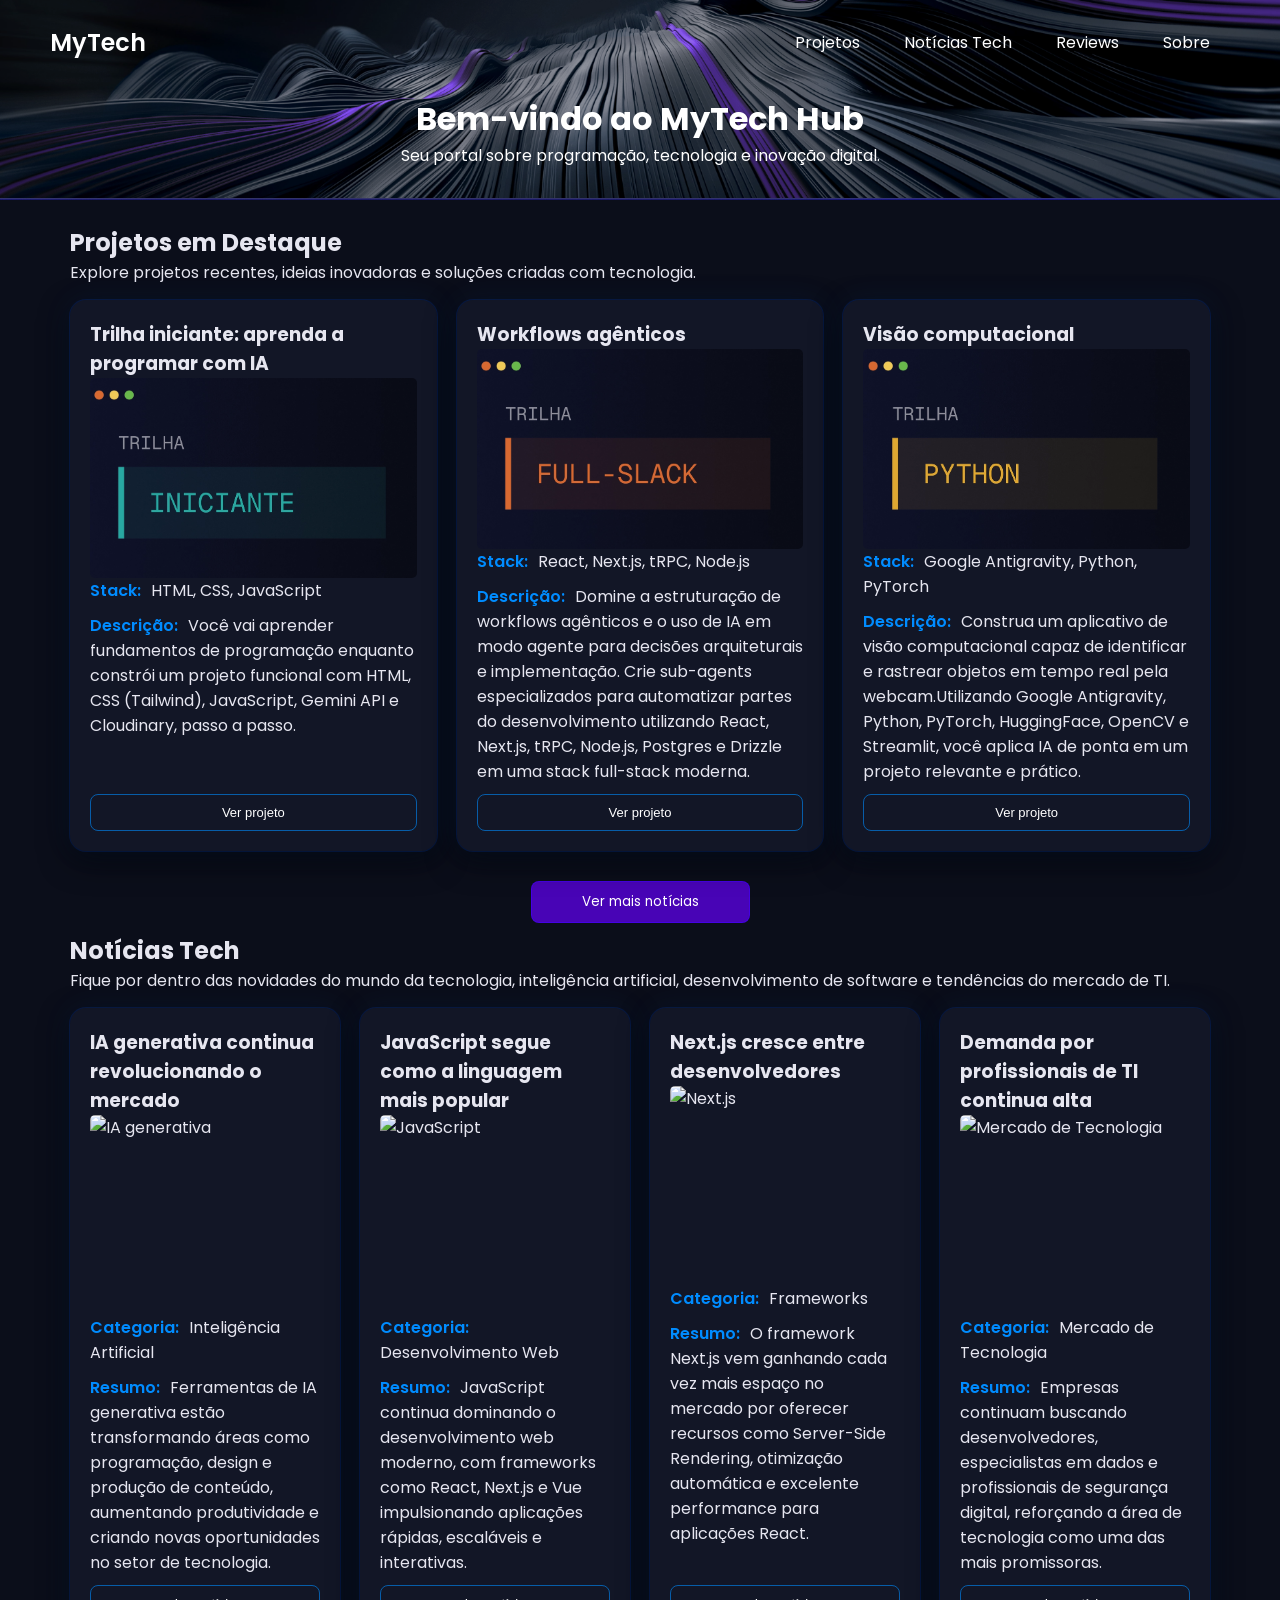
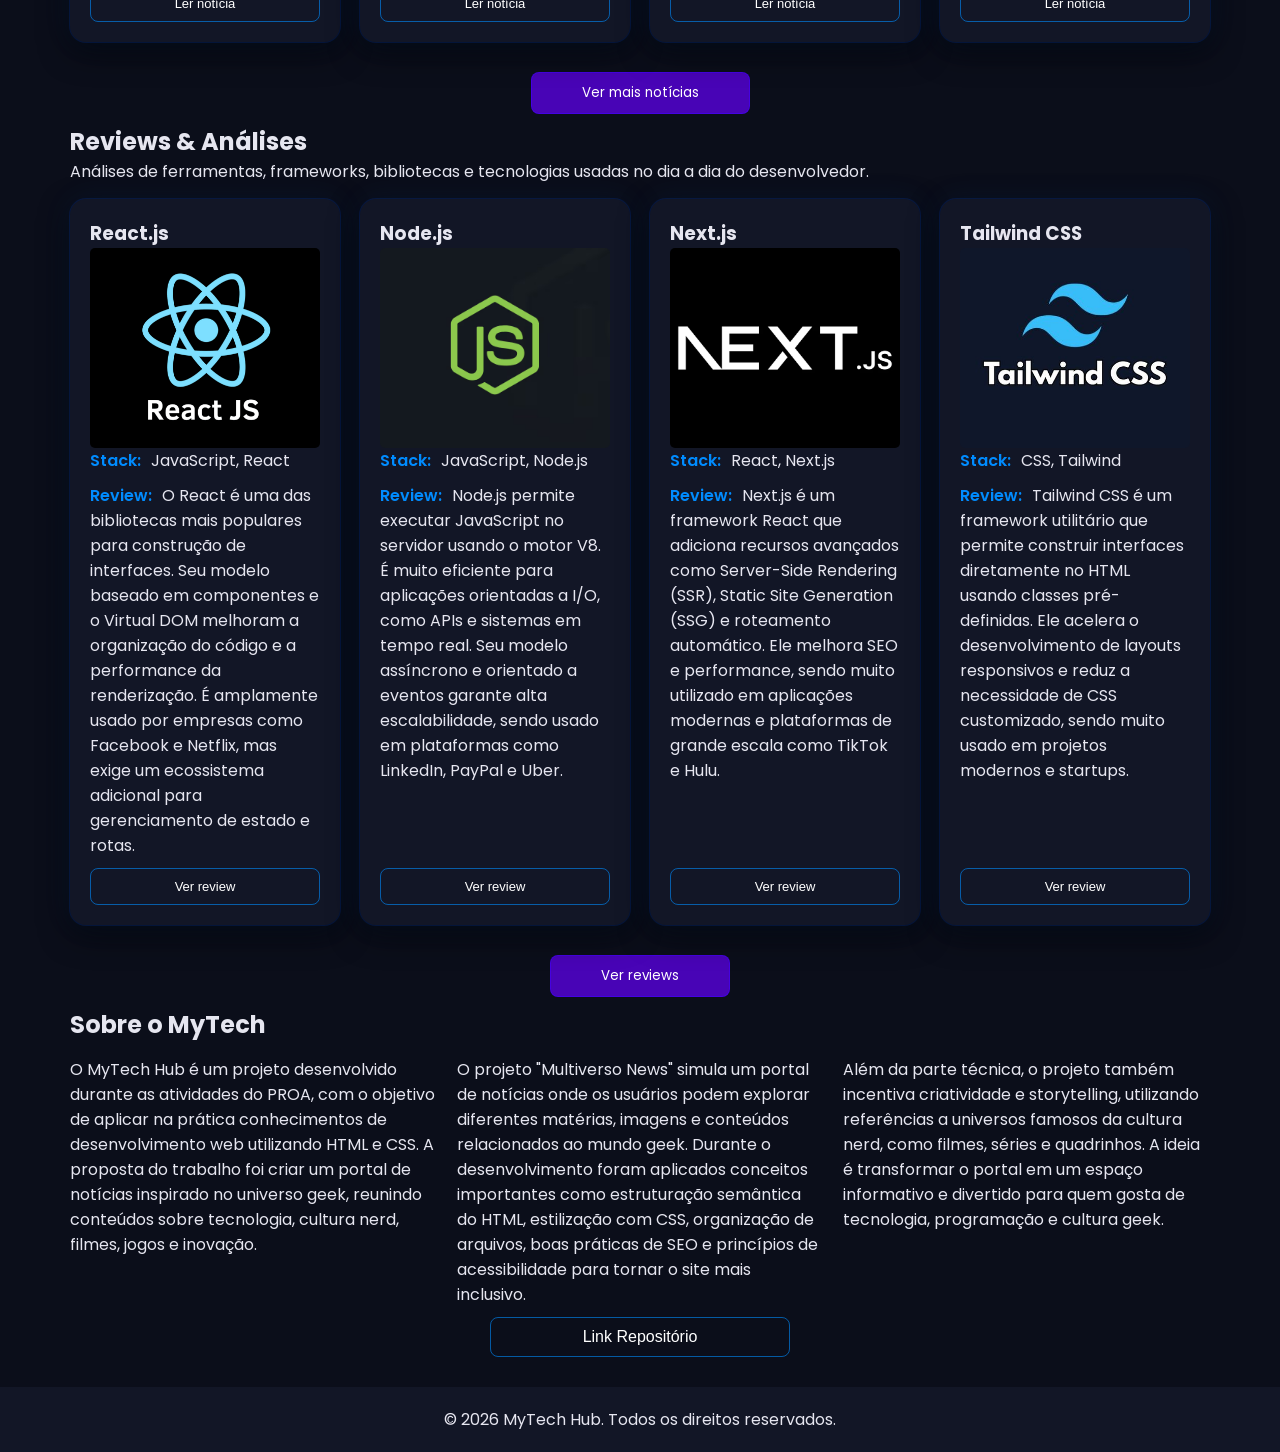
==== commit 68830c68: "ultimas alterações do site" ====
--- a/index.html
+++ b/index.html
@@ -40,7 +40,7 @@
       <div class="cards-container">
         <div class="card">
           <h3>Trilha iniciante: aprenda a programar com IA</h3>
-          <img src="img/trilha-iniciante.png" alt="">
+          <img src="img/destaques/trilha-iniciante.png" alt="Trilha iniciante: aprenda a programar com IA">
           <p> <span>Stack:</span> HTML, CSS, JavaScript</p>
           <p>
             <span>Descrição: </span> Você vai aprender fundamentos de programação enquanto constrói um projeto funcional
@@ -52,7 +52,7 @@
 
         <div class="card">
           <h3>Workflows agênticos</h3>
-          <img src="img/trilha-fullstack.png" alt="">
+          <img src="img/destaques/trilha-fullstack.png" alt="Workflows agênticos">
           <p><span>Stack:</span> React, Next.js, tRPC, Node.js</p>
           <p>
             <span>Descrição: </span> Domine a estruturação de workflows agênticos e o uso de IA em modo agente para
@@ -65,7 +65,7 @@
 
         <div class="card">
           <h3>Visão computacional</h3>
-          <img src="img/trilha-python.png" alt="">
+          <img src="img/destaques/trilha-python.png" alt="Visão computacional">
           <p><span>Stack:</span> Google Antigravity, Python, PyTorch</p>
           <p>
             <span>Descrição: </span> Construa um aplicativo de visão computacional capaz de identificar e rastrear
@@ -92,7 +92,7 @@
 
         <div class="card">
           <h3>IA generativa continua revolucionando o mercado</h3>
-          <img src="img/card-ia.png" alt="">
+          <img src="img/noticias/card-ia.png" alt="IA generativa">
           <p><span>Categoria:</span> Inteligência Artificial</p>
           <p>
             <span>Resumo:</span> Ferramentas de IA generativa estão transformando
@@ -104,7 +104,7 @@
 
         <div class="card">
           <h3>JavaScript segue como a linguagem mais popular</h3>
-          <img src="img/card-javascript.png" alt="">
+          <img src="img/noticias/card-javascript.png" alt="JavaScript">
           <p><span>Categoria:</span> Desenvolvimento Web</p>
           <p>
             <span>Resumo:</span> JavaScript continua dominando o desenvolvimento
@@ -116,7 +116,7 @@
 
         <div class="card">
           <h3>Next.js cresce entre desenvolvedores</h3>
-          <img src="img/card-next.png" alt="">
+          <img src="img/noticias/card-next.png" alt="Next.js">
           <p><span>Categoria:</span> Frameworks</p>
           <p>
             <span>Resumo:</span> O framework Next.js vem ganhando cada vez mais
@@ -128,7 +128,7 @@
 
         <div class="card">
           <h3>Demanda por profissionais de TI continua alta</h3>
-          <img src="img/card-ti.png" alt="">
+          <img src="img/noticias/card-ti.png" alt="Mercado de Tecnologia">
           <p><span>Categoria:</span> Mercado de Tecnologia</p>
           <p>
             <span>Resumo:</span> Empresas continuam buscando desenvolvedores,
@@ -149,78 +149,103 @@
         Análises de ferramentas, frameworks, bibliotecas e tecnologias usadas
         no dia a dia do desenvolvedor.
       </p>
-      <div class="cards-container">
-        <div class="card">
-          <h3>Projeto Web App</h3>
-          <img src="img/card.png" alt="">
-          <p><span>Stack:</span> HTML, CSS, JavaScript</p>
-          <p>
-            <span>Descrição: </span> Aplicação web responsiva focada em performance,
-            usabilidade e boas práticas de desenvolvimento.
-          </p>
-          <a class="btn-card" href="pages/projeto.html">Ver projeto</a>
-        </div>
-
-        <div class="card">
-          <h3>API REST</h3>
-          <img src="img/card.png" alt="">
-          <p><span>Stack:</span> Node.js, Express</p>
-          <p>
-            <span>Descrição: </span> API RESTful com autenticação, validação de dados e
-            integração com banco de dados.
-          </p>
-          <a class="btn-card" href="pages/projeto.html">Ver projeto</a>
-        </div>
-
-        <div class="card">
-          <h3>Introdução ao Next.js</h3>
-          <img src="img/card.png" alt="">
+
+      <div class="cards-container">
+
+        <div class="card">
+          <h3>React.js</h3>
+          <img src="img/reviews/react-review.png" alt="React logo">
+          <p><span>Stack:</span> JavaScript, React</p>
+          <p>
+            <span>Review:</span> O React é uma das bibliotecas mais populares para construção de interfaces.
+            Seu modelo baseado em componentes e o Virtual DOM melhoram a organização do código
+            e a performance da renderização. É amplamente usado por empresas como Facebook e Netflix,
+            mas exige um ecossistema adicional para gerenciamento de estado e rotas.
+          </p>
+          <a class="btn-card" href="pages/react-review.html">Ver review</a>
+        </div>
+
+        <div class="card">
+          <h3>Node.js</h3>
+          <img src="img/reviews/node-review.png" alt="Node.js logo">
+          <p><span>Stack:</span> JavaScript, Node.js</p>
+          <p>
+            <span>Review:</span> Node.js permite executar JavaScript no servidor usando o motor V8.
+            É muito eficiente para aplicações orientadas a I/O, como APIs e sistemas em tempo real.
+            Seu modelo assíncrono e orientado a eventos garante alta escalabilidade, sendo usado
+            em plataformas como LinkedIn, PayPal e Uber.
+          </p>
+          <a class="btn-card" href="pages/node-review.html">Ver review</a>
+        </div>
+
+        <div class="card">
+          <h3>Next.js</h3>
+          <img src="img/reviews/next-review.png" alt="Next.js logo">
           <p><span>Stack:</span> React, Next.js</p>
           <p>
-            <span>Descrição: </span> Conheça o Next.js, um framework poderoso para React que facilita a criação de
-            aplicações modernas
-            com recursos como Server-Side Rendering, roteamento automático e suporte a aplicações híbridas.
-          </p>
-          <a class="btn-card" href="pages/projeto.html">Ver projeto</a>
-        </div>
-        <div class="card">
-          <h3>Introdução ao Next.js</h3>
-          <img src="img/card.png" alt="">
-          <p><span>Stack:</span> React, Next.js</p>
-          <p>
-            <span>Descrição: </span> Conheça o Next.js, um framework poderoso para React que facilita a criação de
-            aplicações modernas
-            com recursos como Server-Side Rendering, roteamento automático e suporte a aplicações híbridas.
-          </p>
-          <a class="btn-card" href="pages/projeto.html">Ver projeto</a>
-        </div>
-      </div>
+            <span>Review:</span> Next.js é um framework React que adiciona recursos avançados
+            como Server-Side Rendering (SSR), Static Site Generation (SSG) e roteamento automático.
+            Ele melhora SEO e performance, sendo muito utilizado em aplicações modernas
+            e plataformas de grande escala como TikTok e Hulu.
+          </p>
+          <a class="btn-card" href="pages/next-review.html">Ver review</a>
+        </div>
+
+        <div class="card">
+          <h3>Tailwind CSS</h3>
+          <img src="img/reviews/tailwind-review.png" alt="Tailwind CSS logo">
+          <p><span>Stack:</span> CSS, Tailwind</p>
+          <p>
+            <span>Review:</span> Tailwind CSS é um framework utilitário que permite construir
+            interfaces diretamente no HTML usando classes pré-definidas. Ele acelera o
+            desenvolvimento de layouts responsivos e reduz a necessidade de CSS customizado,
+            sendo muito usado em projetos modernos e startups.
+          </p>
+          <a class="btn-card" href="pages/tailwind-review.html">Ver review</a>
+        </div>
+
+      </div>
+
       <button class="btn-section">Ver reviews</button>
     </section>
 
     <section id="sobre">
       <h2>Sobre o MyTech</h2>
-      <p>
-        O MyTech Hub é um espaço dedicado a compartilhar conhecimento sobre
-        programação, desenvolvimento de software e tecnologia. Nosso objetivo
-        é conectar ideias, projetos e pessoas apaixonadas por código.
-      </p>
-      <div class="cards-container">
-        <div class="card">
-          <h3>Projeto Web App</h3>
-          <p><span>Stack:</span> HTML, CSS, JavaScript</p>
-          <p>
-            <span>Descrição: </span> Aplicação web responsiva focada em performance,
-            usabilidade e boas práticas de desenvolvimento.
-          </p>
-          <a class="btn-card" href="pages/projeto.html">Ver projeto</a>
-        </div>
-      </div>
+
+      <div class="cards-container">
+        <p>
+          O MyTech Hub é um projeto desenvolvido durante as atividades do PROA,
+          com o objetivo de aplicar na prática conhecimentos de desenvolvimento
+          web utilizando HTML e CSS. A proposta do trabalho foi criar um portal
+          de notícias inspirado no universo geek, reunindo conteúdos sobre
+          tecnologia, cultura nerd, filmes, jogos e inovação.
+        </p>
+
+        <p>
+          O projeto "Multiverso News" simula um portal de notícias onde os
+          usuários podem explorar diferentes matérias, imagens e conteúdos
+          relacionados ao mundo geek. Durante o desenvolvimento foram aplicados
+          conceitos importantes como estruturação semântica do HTML, estilização
+          com CSS, organização de arquivos, boas práticas de SEO e princípios de
+          acessibilidade para tornar o site mais inclusivo.
+        </p>
+
+        <p>
+          Além da parte técnica, o projeto também incentiva criatividade e
+          storytelling, utilizando referências a universos famosos da cultura
+          nerd, como filmes, séries e quadrinhos. A ideia é transformar o portal
+          em um espaço informativo e divertido para quem gosta de tecnologia,
+          programação e cultura geek.
+        </p>
+      </div>
+
+      <a class="btn-github" href="https://github.com/Amanda-SCarvalho/Projeto-Multiverso-News">Link Repositório</a>
+
     </section>
   </main>
 
   <footer>
-    <p>&copy; 2024 MyTech Hub. Todos os direitos reservados.</p>
+    <p>&copy; 2026 MyTech Hub. Todos os direitos reservados.</p>
   </footer>
 </body>
 
--- a/style.css
+++ b/style.css
@@ -110,8 +110,8 @@
 
 .card img {
     width: 100%;
-    height: 200px; /* altura fixa */
-    object-fit: cover; /* corta a imagem proporcionalmente */
+    height: 200px; 
+    object-fit: cover; 
     border-radius: 5px;
 }
 
@@ -166,6 +166,27 @@
     cursor: pointer;
 }
 
+.btn-github {
+    display: block;
+    text-align: center;
+    margin: 10px auto;
+    padding: 10px 50px;
+    width: 300px;
+    background-color: transparent;
+    color: #fff;
+    text-decoration: none;
+    border-radius: 8px;
+    border: 1px solid rgba(0, 140, 255, 0.6);
+    font-weight: 500;
+    transition: all 0.3s ease;
+}
+
+.btn-github:hover {
+    background-color: rgba(55, 0, 255, 0.12);
+    box-shadow: 0 0 20px rgba(76, 0, 255, 0.35);
+    cursor: pointer;
+}
+
 span {
     color: #008cff;
     font-weight: 600;
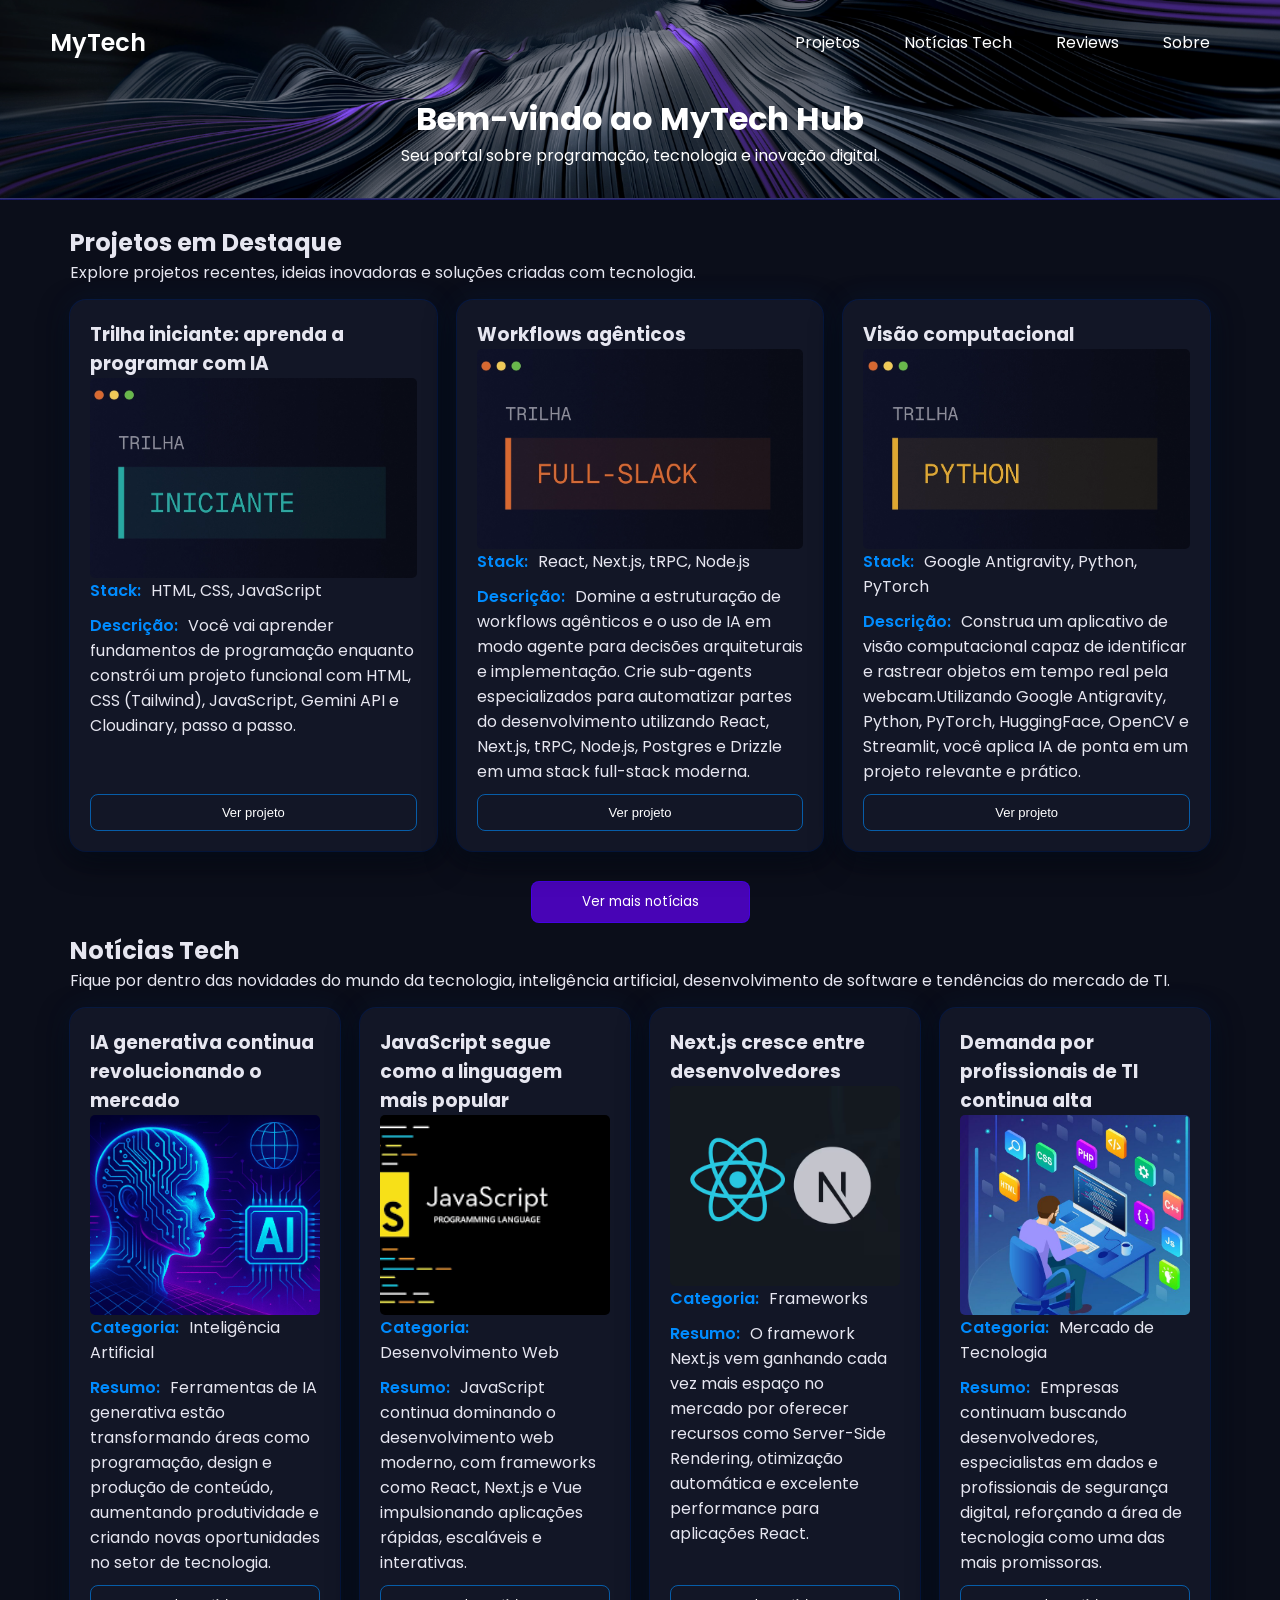
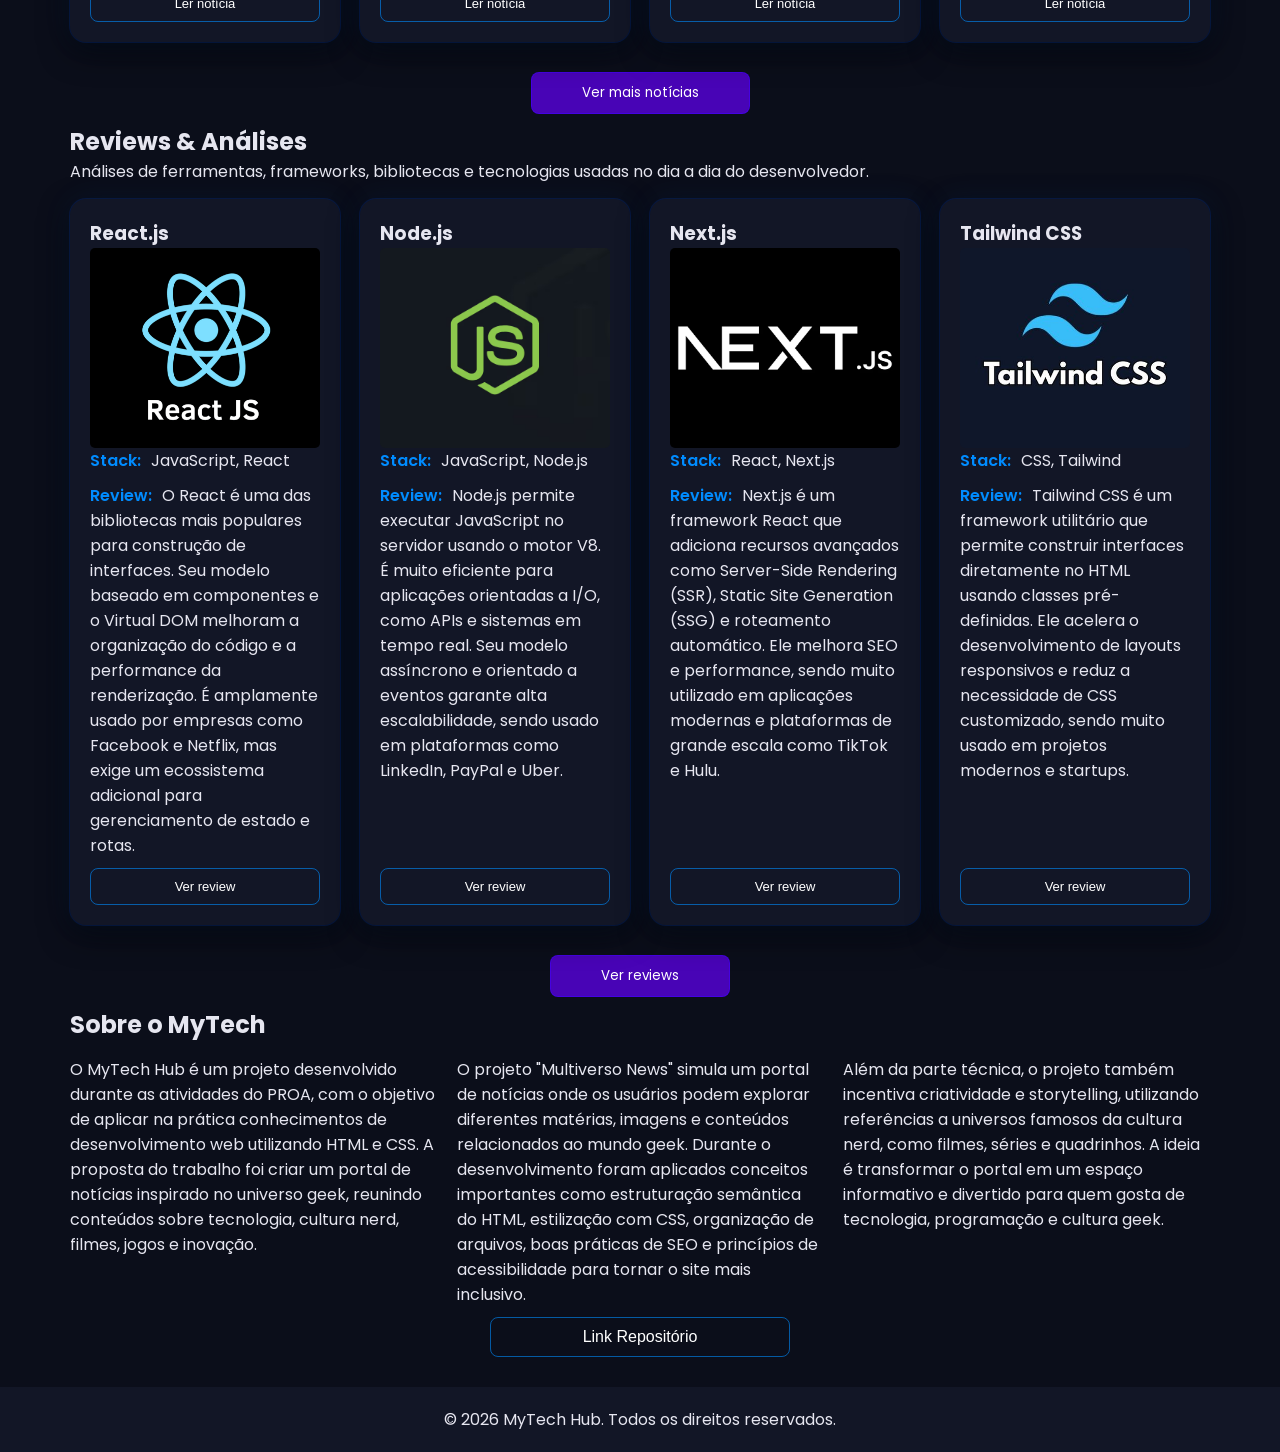
==== commit f4e679ca: "ajuste link img container-noticias" ====
--- a/index.html
+++ b/index.html
@@ -92,7 +92,7 @@
 
         <div class="card">
           <h3>IA generativa continua revolucionando o mercado</h3>
-          <img src="img/noticias/card-ia.png" alt="IA generativa">
+          <img src="img/card/card-ia.png" alt="IA generativa">
           <p><span>Categoria:</span> Inteligência Artificial</p>
           <p>
             <span>Resumo:</span> Ferramentas de IA generativa estão transformando
@@ -104,7 +104,7 @@
 
         <div class="card">
           <h3>JavaScript segue como a linguagem mais popular</h3>
-          <img src="img/noticias/card-javascript.png" alt="JavaScript">
+          <img src="img/card/card-javascript.png" alt="JavaScript">
           <p><span>Categoria:</span> Desenvolvimento Web</p>
           <p>
             <span>Resumo:</span> JavaScript continua dominando o desenvolvimento
@@ -116,7 +116,7 @@
 
         <div class="card">
           <h3>Next.js cresce entre desenvolvedores</h3>
-          <img src="img/noticias/card-next.png" alt="Next.js">
+          <img src="img/card/card-next.png" alt="Next.js">
           <p><span>Categoria:</span> Frameworks</p>
           <p>
             <span>Resumo:</span> O framework Next.js vem ganhando cada vez mais
@@ -128,7 +128,7 @@
 
         <div class="card">
           <h3>Demanda por profissionais de TI continua alta</h3>
-          <img src="img/noticias/card-ti.png" alt="Mercado de Tecnologia">
+          <img src="img/card/card-ti.png" alt="Mercado de Tecnologia">
           <p><span>Categoria:</span> Mercado de Tecnologia</p>
           <p>
             <span>Resumo:</span> Empresas continuam buscando desenvolvedores,
@@ -239,7 +239,7 @@
         </p>
       </div>
 
-      <a class="btn-github" href="https://github.com/Amanda-SCarvalho/Projeto-Multiverso-News">Link Repositório</a>
+      <a target="_blank" class="btn-github" href="https://github.com/Amanda-SCarvalho/Projeto-Multiverso-News">Link Repositório</a>
 
     </section>
   </main>
